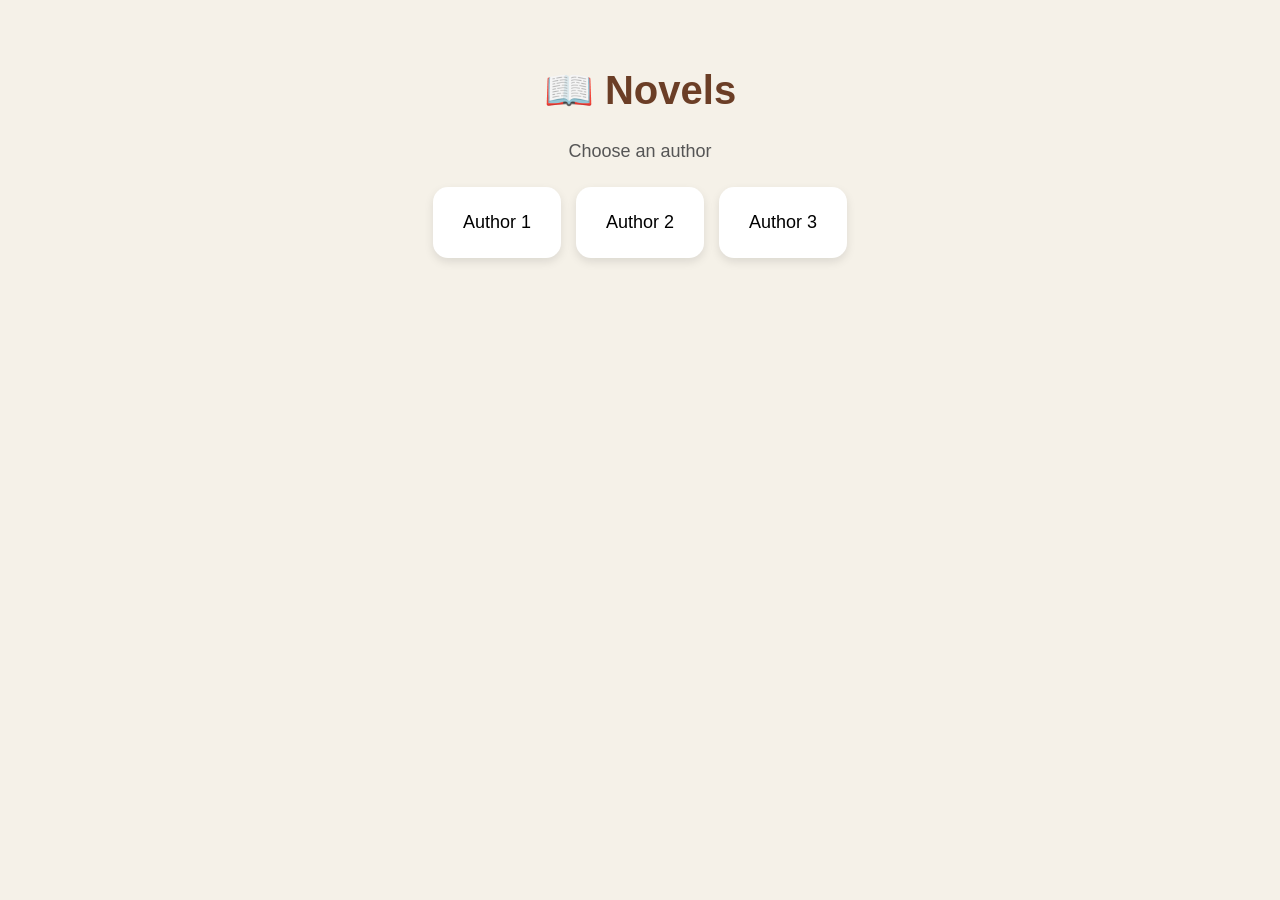
==== novels.html @ d53570ec "Add novels.html for displaying authors" ====
<!DOCTYPE html>
<html>
<head>
    <title>ReadNest - Novels</title>
    <link rel="stylesheet" href="style.css">
</head>

<body>

    <h1>📖 Novels</h1>

    <p>Choose an author</p>

    <div>
        <button>Author 1</button>
        <button>Author 2</button>
        <button>Author 3</button>
    </div>

</body>
</html>
---- style.css ----
body {
    background-color: #f5f1e8;
    font-family: Arial, sans-serif;
    text-align: center;
    margin: 0;
    padding: 40px 20px;
}

h1 {
    color: #6b3e26;
    font-size: 40px;
}

p {
    color: #555;
    font-size: 18px;
}

h2 {
    color: #333;
    margin-top: 40px;
}

div {
    display: flex;
    justify-content: center;
    gap: 15px;
    flex-wrap: wrap;
    margin-top: 25px;
}

button {
    background-color: white;
    border: none;
    border-radius: 15px;
    padding: 25px 30px;
    font-size: 18px;
    cursor: pointer;
    box-shadow: 0 4px 10px rgba(0, 0, 0, 0.1);
}

button:hover {
    transform: translateY(-3px);
}
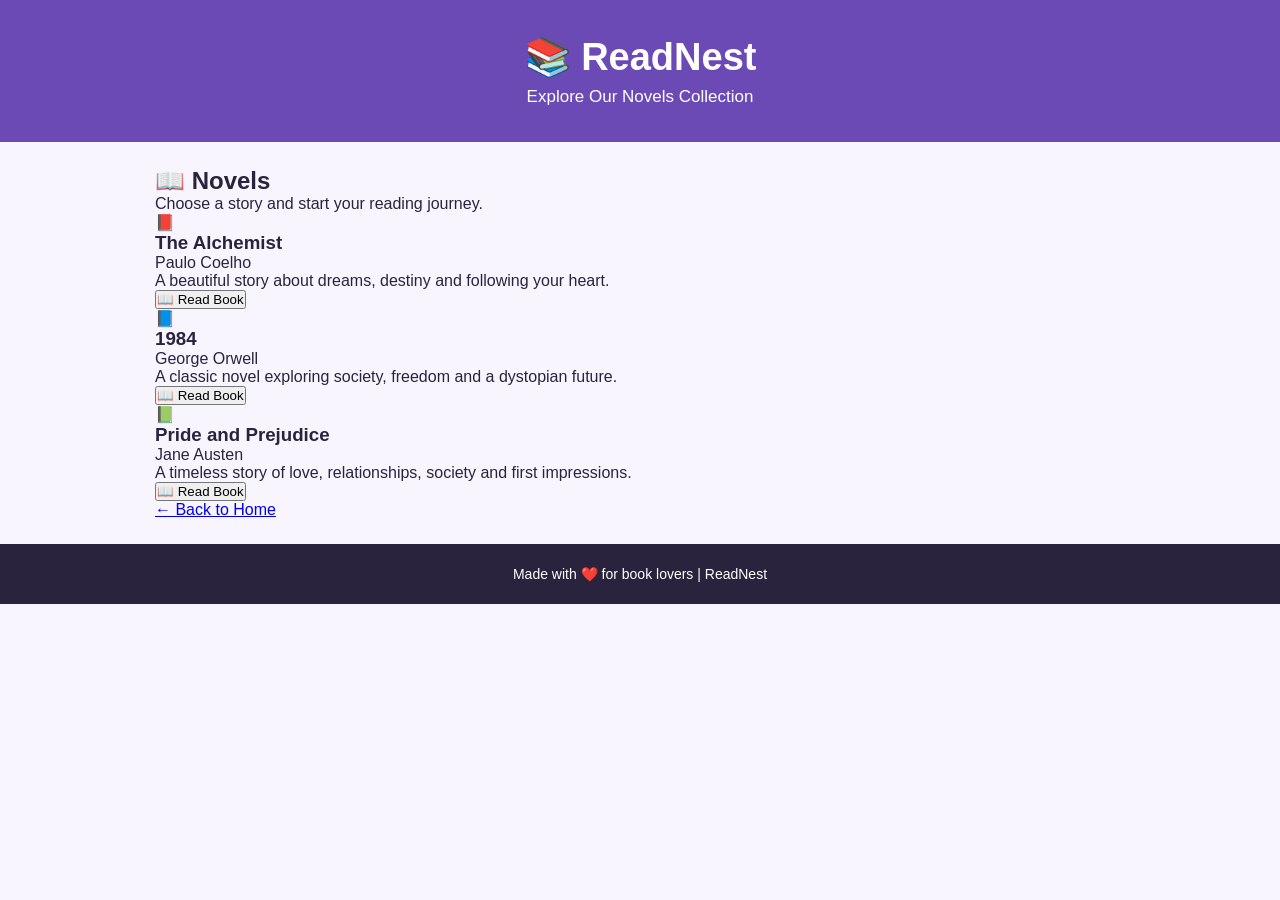
==== commit aa248e38: "Enhance novels.html with book cards and layout" ====
--- a/novels.html
+++ b/novels.html
@@ -1,21 +1,56 @@
-<!DOCTYPE html>
-<html>
+<!DOCTYPE html><html>
 <head>
     <title>ReadNest - Novels</title>
     <link rel="stylesheet" href="style.css">
-</head>
+</head><body><header>
+    <h1>📚 ReadNest</h1>
+    <p>Explore Our Novels Collection</p>
+</header>
 
-<body>
+<main>
 
-    <h1>📖 Novels</h1>
+    <div class="page-intro">
+        <h2>📖 Novels</h2>
+        <p>Choose a story and start your reading journey.</p>
+    </div>
 
-    <p>Choose an author</p>
+    <section class="book-container">
 
-    <div>
-        <button>Author 1</button>
-        <button>Author 2</button>
-        <button>Author 3</button>
+        <div class="book-card">
+            <div class="book-cover">📕</div>
+            <h3>The Alchemist</h3>
+            <p class="author">Paulo Coelho</p>
+            <p>A beautiful story about dreams, destiny and following your heart.</p>
+            <button>📖 Read Book</button>
+        </div>
+
+        <div class="book-card">
+            <div class="book-cover">📘</div>
+            <h3>1984</h3>
+            <p class="author">George Orwell</p>
+            <p>A classic novel exploring society, freedom and a dystopian future.</p>
+            <button>📖 Read Book</button>
+        </div>
+
+        <div class="book-card">
+            <div class="book-cover">📗</div>
+            <h3>Pride and Prejudice</h3>
+            <p class="author">Jane Austen</p>
+            <p>A timeless story of love, relationships, society and first impressions.</p>
+            <button>📖 Read Book</button>
+        </div>
+
+    </section>
+
+    <div class="back-home">
+        <a href="index.html">← Back to Home</a>
     </div>
+
+</main>
+
+<footer>
+    <p>Made with ❤️ for book lovers | ReadNest</p>
+</footer>
 
 </body>
 </html>
--- a/style.css
+++ b/style.css
@@ -1,44 +1,148 @@
+* {
+  margin: 0;
+  padding: 0;
+  box-sizing: border-box;
+  }
+
 body {
-    background-color: #f5f1e8;
-    font-family: Arial, sans-serif;
-    text-align: center;
-    margin: 0;
-    padding: 40px 20px;
+font-family: Arial, sans-serif;
+background: #f8f5ff;
+color: #29233d;
 }
 
-h1 {
-    color: #6b3e26;
-    font-size: 40px;
+/* Header */
+
+header {
+text-align: center;
+padding: 35px 15px;
+background: #6c4ab6;
+color: white;
 }
 
-p {
-    color: #555;
-    font-size: 18px;
+header h1 {
+font-size: 38px;
+margin-bottom: 8px;
 }
 
-h2 {
-    color: #333;
-    margin-top: 40px;
+header p {
+font-size: 17px;
 }
 
-div {
-    display: flex;
-    justify-content: center;
-    gap: 15px;
-    flex-wrap: wrap;
-    margin-top: 25px;
+/* Main */
+
+main {
+max-width: 1000px;
+margin: auto;
+padding: 25px 15px;
 }
 
-button {
-    background-color: white;
-    border: none;
-    border-radius: 15px;
-    padding: 25px 30px;
-    font-size: 18px;
-    cursor: pointer;
-    box-shadow: 0 4px 10px rgba(0, 0, 0, 0.1);
+/* Hero Section */
+
+.hero {
+text-align: center;
+padding: 35px 15px;
 }
 
-button:hover {
-    transform: translateY(-3px);
+.hero h2 {
+font-size: 28px;
+margin-bottom: 12px;
 }
+
+.hero p {
+max-width: 600px;
+margin: 0 auto 22px;
+line-height: 1.6;
+color: #625b72;
+}
+
+/* Search */
+
+.hero input {
+width: 90%;
+max-width: 550px;
+padding: 14px 18px;
+border: 2px solid #d8ccef;
+border-radius: 30px;
+font-size: 16px;
+outline: none;
+background: white;
+}
+
+.hero input:focus {
+border-color: #6c4ab6;
+}
+
+/* Categories */
+
+.categories {
+text-align: center;
+padding: 20px 0 40px;
+}
+
+.categories h2 {
+margin-bottom: 25px;
+font-size: 25px;
+}
+
+.category-container {
+display: grid;
+grid-template-columns: repeat(2, 1fr);
+gap: 18px;
+}
+
+.category {
+background: white;
+padding: 25px 15px;
+border-radius: 18px;
+text-decoration: none;
+color: #29233d;
+box-shadow: 0 5px 15px rgba(60, 40, 100, 0.10);
+transition: 0.3s;
+}
+
+.category:hover {
+transform: translateY(-5px);
+box-shadow: 0 8px 20px rgba(60, 40, 100, 0.18);
+}
+
+.category span {
+font-size: 38px;
+}
+
+.category h3 {
+margin: 12px 0 7px;
+font-size: 20px;
+}
+
+.category p {
+font-size: 14px;
+color: #777080;
+}
+
+/* Footer */
+
+footer {
+text-align: center;
+padding: 22px 10px;
+background: #29233d;
+color: white;
+font-size: 14px;
+}
+
+/* Mobile */
+
+@media (max-width: 500px) {
+
+header h1 {
+    font-size: 32px;
+}
+
+.hero h2 {
+    font-size: 24px;
+}
+
+.category-container {
+    grid-template-columns: 1fr;
+}
+
+}
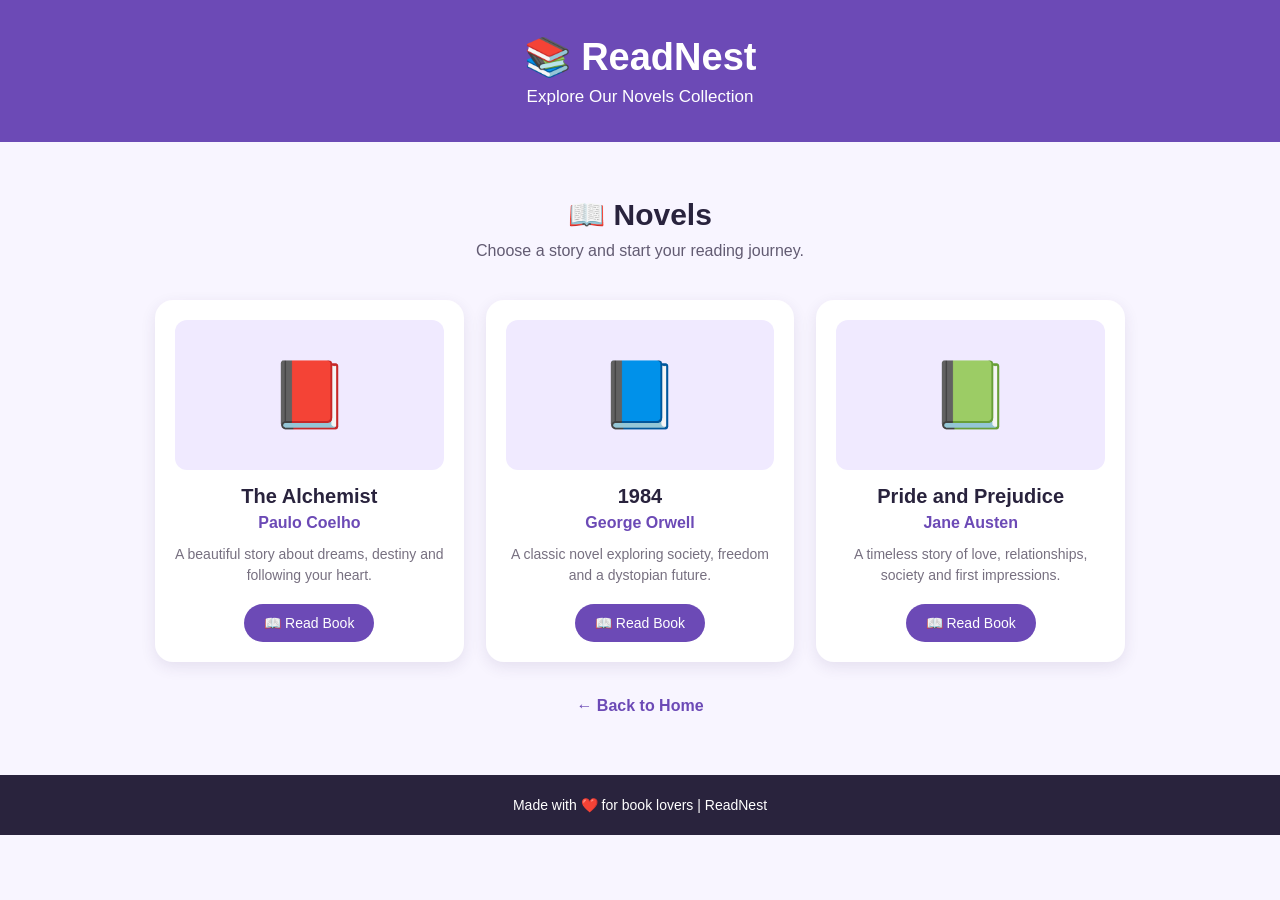
==== commit ebcd2434: "Change Read Book button to a link" ====
--- a/novels.html
+++ b/novels.html
@@ -37,7 +37,7 @@
             <h3>Pride and Prejudice</h3>
             <p class="author">Jane Austen</p>
             <p>A timeless story of love, relationships, society and first impressions.</p>
-            <button>📖 Read Book</button>
+            <a href="read.html"><button>📖 Read Book</button></a>
         </div>
 
     </section>
--- a/style.css
+++ b/style.css
@@ -143,6 +143,113 @@
 
 .category-container {
     grid-template-columns: 1fr;
-}
-
-}
+  
+}
+
+}
+/* Novels Page */
+
+.page-intro {
+text-align: center;
+padding: 30px 10px;
+}
+
+.page-intro h2 {
+font-size: 30px;
+margin-bottom: 10px;
+}
+
+.page-intro p {
+color: #625b72;
+}
+
+/* Book Cards */
+
+.book-container {
+display: grid;
+grid-template-columns: repeat(3, 1fr);
+gap: 22px;
+padding: 10px 0 35px;
+}
+
+.book-card {
+background: white;
+padding: 20px;
+border-radius: 18px;
+text-align: center;
+box-shadow: 0 5px 15px rgba(60, 40, 100, 0.10);
+transition: 0.3s;
+}
+
+.book-card:hover {
+transform: translateY(-6px);
+box-shadow: 0 10px 25px rgba(60, 40, 100, 0.18);
+}
+
+.book-cover {
+height: 150px;
+display: flex;
+align-items: center;
+justify-content: center;
+font-size: 65px;
+background: #f0eaff;
+border-radius: 12px;
+margin-bottom: 15px;
+}
+
+.book-card h3 {
+font-size: 20px;
+margin-bottom: 6px;
+}
+
+.book-card .author {
+color: #6c4ab6;
+font-weight: bold;
+margin-bottom: 12px;
+}
+
+.book-card > p:not(.author) {
+font-size: 14px;
+line-height: 1.5;
+color: #777080;
+margin-bottom: 18px;
+}
+
+/* Read Button */
+
+.book-card button {
+border: none;
+background: #6c4ab6;
+color: white;
+padding: 11px 20px;
+border-radius: 25px;
+font-size: 14px;
+cursor: pointer;
+}
+
+.book-card button:hover {
+background: #51358d;
+}
+
+/* Back Home */
+
+.back-home {
+text-align: center;
+margin-bottom: 35px;
+}
+
+.back-home a {
+text-decoration: none;
+color: #6c4ab6;
+font-weight: bold;
+}
+
+/* Mobile Book Layout */
+
+@media (max-width: 700px) {
+
+.book-container {
+    grid-template-columns: 1fr;
+}
+
+}
